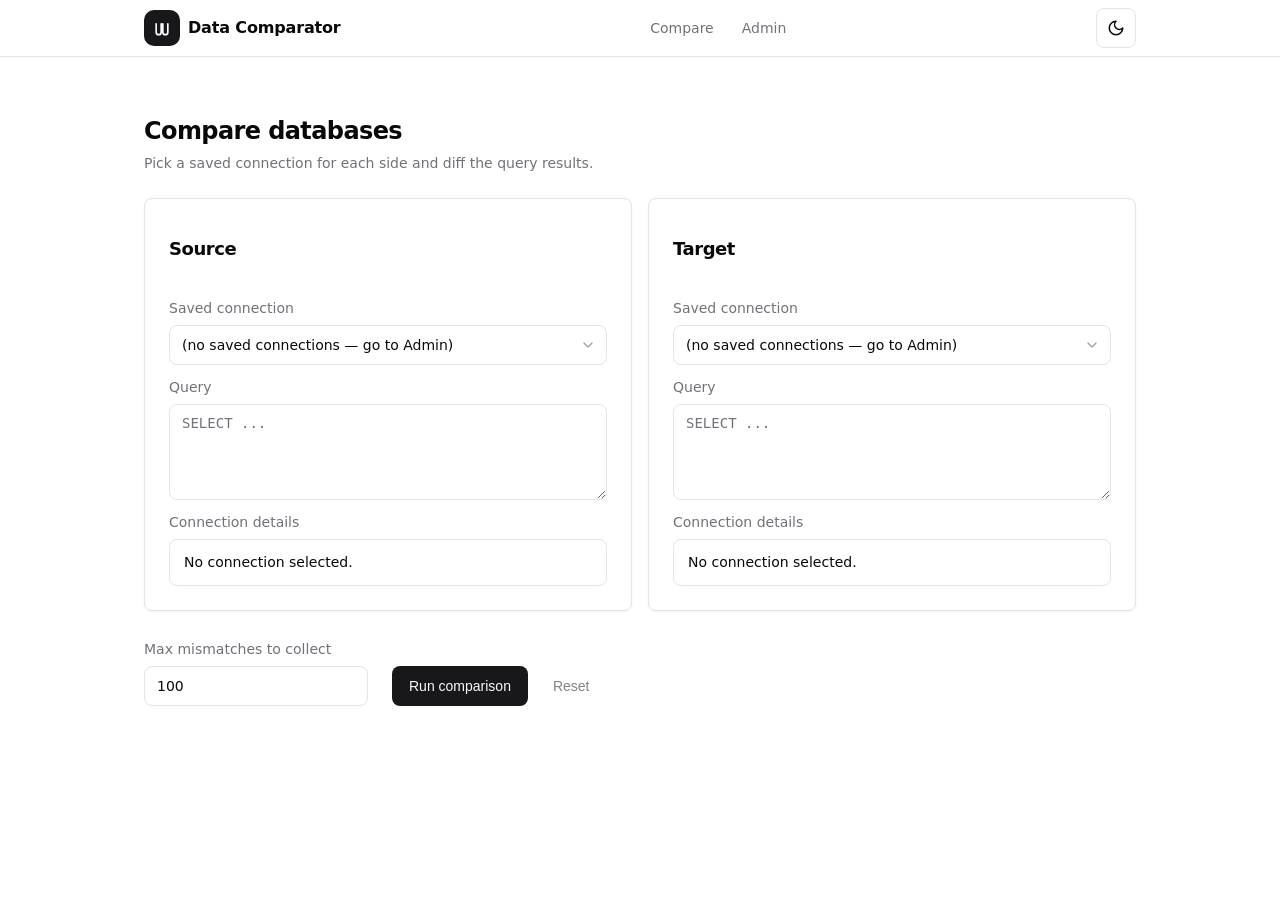
==== static/index.html @ 78e341a8 "Initial commit" ====
<!DOCTYPE html>
<html lang="en" class="dark">
<head>
  <meta charset="UTF-8" />
  <meta name="viewport" content="width=device-width, initial-scale=1.0" />
  <title>Data Comparator</title>
  <link rel="icon" href="data:image/svg+xml,<svg xmlns='http://www.w3.org/2000/svg' viewBox='0 0 24 24' fill='none' stroke='%23ffffff' stroke-width='2' stroke-linecap='round' stroke-linejoin='round'><ellipse cx='12' cy='5' r='3'><path d='M5 7v10a3 3 0 0 0 6 0V7'><path d='M19 7v10a3 3 0 0 1-6 0V7'></svg>" />
  <link rel="stylesheet" href="/static/style.css" />
</head>
<body>
  <header class="header">
    <div class="header-inner">
      <div class="brand">
        <span class="logo" aria-hidden="true">
          <svg viewBox="0 0 24 24" fill="none" stroke="currentColor" stroke-width="2" stroke-linecap='round' stroke-linejoin="round"><ellipse cx="12" cy="5" r="3"/><path d="M5 7v10a3 3 0 0 0 6 0V7"/><path d="M19 7v10a3 3 0 0 1-6 0V7"/></svg>
        </span>
        <span class="brand-name">Data Comparator</span>
      </div>
      <nav class="nav" aria-label="Primary">
        <a class="nav-link" href="/">Compare</a>
        <a class="nav-link" href="/admin">Admin</a>
      </nav>
      <button id="theme-toggle" type="button" class="icon-btn" aria-label="Toggle theme">
        <svg class="icon-sun" viewBox="0 0 24 24" fill="none" stroke="currentColor" stroke-width="2" stroke-linecap="round" stroke-linejoin="round"><circle cx="12" cy="12" r="4"/><path d="M12 2v2"/><path d="M12 20v2"/><path d="m4.93 4.93 1.41 1.41"/><path d="m17.66 17.66 1.41 1.41"/><path d="M2 12h2"/><path d="M20 12h2"/><path d="m6.34 17.66-1.41 1.41"/><path d="m19.07 4.93-1.41 1.41"/></svg>
        <svg class="icon-moon" viewBox="0 0 24 24" fill="none" stroke="currentColor" stroke-width="2" stroke-linecap="round" stroke-linejoin="round"><path d="M12 3a6 6 0 0 0 9 9 9 9 0 1 1-9-9Z"/></svg>
      </button>
    </div>
  </header>

  <main class="container">
    <div class="page-head">
      <h1>Compare databases</h1>
      <p>Pick a saved connection for each side and diff the query results.</p>
    </div>

    <section class="panels">
      <!-- Source -->
      <div class="card">
        <div class="card-header">
          <h2 class="card-title">Source</h2>
        </div>
        <div class="card-content">
          <div class="fields">
            <div class="field field-full">
              <label class="label" for="s-saved">Saved connection</label>
              <select id="s-saved" class="saved-select"></select>
            </div>
            <div class="field field-full">
              <label class="label" for="s-query">Query</label>
              <textarea id="s-query" class="query" placeholder="SELECT ..."></textarea>
            </div>
            <div class="field field-full">
              <label class="label" for="s-info">Connection details</label>
              <div id="s-info" class="conn-info">No connection selected.</div>
            </div>
          </div>
        </div>
      </div>

      <!-- Target -->
      <div class="card">
        <div class="card-header">
          <h2 class="card-title">Target</h2>
        </div>
        <div class="card-content">
          <div class="fields">
            <div class="field field-full">
              <label class="label" for="t-saved">Saved connection</label>
              <select id="t-saved" class="saved-select"></select>
            </div>
            <div class="field field-full">
              <label class="label" for="t-query">Query</label>
              <textarea id="t-query" class="query" placeholder="SELECT ..."></textarea>
            </div>
            <div class="field field-full">
              <label class="label" for="t-info">Connection details</label>
              <div id="t-info" class="conn-info">No connection selected.</div>
            </div>
          </div>
        </div>
      </div>
    </section>

    <section class="controls">
      <div class="field">
        <label class="label" for="max-mismatch">Max mismatches to collect</label>
        <input id="max-mismatch" type="number" value="100" min="1" />
      </div>
      <div class="buttons" style="display:flex; gap:0.5rem;">
        <button id="run" type="button" class="btn btn-default">Run comparison</button>
        <button id="reset" type="button" class="btn btn-outline" disabled>Reset</button>
      </div>
    </section>

    <div id="status" class="status" hidden></div>

    <section id="results" class="results" hidden>
      <div class="results-head">
        <h2>Results</h2>
        <div class="exports">
          <button id="export-csv" type="button" class="btn btn-outline btn-sm">
            <svg viewBox="0 0 24 24" fill="none" stroke="currentColor" stroke-width="2" stroke-linecap="round" stroke-linejoin="round"><path d="M21 15v4a2 2 0 0 1-2 2H5a2 2 0 0 1-2-2v-4"/><path d="m7 10 5 5 5-5"/><path d="M12 15V3"/></svg>
            Export CSV
          </button>
          <button id="export-json" type="button" class="btn btn-outline btn-sm">
            <svg viewBox="0 0 24 24" fill="none" stroke="currentColor" stroke-width="2" stroke-linecap="round" stroke-linejoin="round"><path d="M21 15v4a2 2 0 0 1-2 2H5a2 2 0 0 1-2-2v-4"/><path d="m7 10 5 5 5-5"/><path d="M12 15V3"/></svg>
            Export JSON
          </button>
        </div>
      </div>
      <div id="counts" class="counts"></div>
      <div class="table-wrap">
        <table id="mismatch-table" class="table">
          <thead>
            <tr><th>Side</th><th>Values</th></tr>
          </thead>
          <tbody></tbody>
        </table>
      </div>
    </section>
  </main>

  <script src="/static/app.js"></script>
</body>
</html>
---- static/style.css ----
/* Data Comparator UI — styled after the shadcn/ui design system used by
 * /home/noor/programs/dependency-manager. Same semantic tokens (light + dark),
 * component styles (card, button, input, textarea, badge, table, header) and
 * 0.5rem radius. No build step, no CDN — fully self-contained / offline. */

:root {
  /* shadcn light theme */
  --background: 0 0% 100%;
  --foreground: 240 10% 3.9%;
  --card: 0 0% 100%;
  --card-foreground: 240 10% 3.9%;
  --popover: 0 0% 100%;
  --popover-foreground: 240 10% 3.9%;
  --primary: 240 5.9% 10%;
  --primary-foreground: 0 0% 98%;
  --secondary: 240 4.8% 95.9%;
  --secondary-foreground: 240 5.9% 10%;
  --muted: 240 4.8% 95.9%;
  --muted-foreground: 240 3.8% 46.1%;
  --accent: 240 4.8% 95.9%;
  --accent-foreground: 240 5.9% 10%;
  --destructive: 0 84.2% 60.2%;
  --destructive-foreground: 0 0% 98%;
  --border: 240 5.9% 90%;
  --input: 240 5.9% 90%;
  --ring: 240 10% 3.9%;
  --radius: 0.5rem;
}

.dark {
  /* shadcn dark theme (matches dependency-manager globals.css) */
  --background: 240 10% 3.9%;
  --foreground: 0 0% 98%;
  --card: 240 10% 3.9%;
  --card-foreground: 0 0% 98%;
  --popover: 240 10% 3.9%;
  --popover-foreground: 240 10% 3.9%;
  --primary: 0 0% 98%;
  --primary-foreground: 240 5.9% 10%;
  --secondary: 240 3.7% 15.9%;
  --secondary-foreground: 0 0% 98%;
  --muted: 240 3.7% 15.9%;
  --muted-foreground: 240 5% 64.9%;
  --accent: 240 3.7% 15.9%;
  --accent-foreground: 0 0% 98%;
  --destructive: 0 62.8% 30.6%;
  --destructive-foreground: 0 0% 98%;
  --border: 240 3.7% 15.9%;
  --input: 240 3.7% 15.9%;
  --ring: 240 4.9% 83.9%;
}

/* Tool-specific semantic accents (source/target) — kept from the original UI. */
:root {
  --src: #f59e0b;
  --src-foreground: #0c0700;
  --tgt: #10b981;
  --tgt-foreground: #04120c;
}

* { box-sizing: border-box; }

html { -webkit-text-size-adjust: 100%; }

body {
  margin: 0;
  min-height: 100vh;
  background-color: hsl(var(--background));
  color: hsl(var(--foreground));
  font-family: system-ui, -apple-system, "Segoe UI", Roboto, Helvetica, Arial, sans-serif;
  font-size: 1rem;
  line-height: 1.5;
  -webkit-font-smoothing: antialiased;
  -moz-osx-font-smoothing: grayscale;
}

/* ---- Header (sticky, blurred, matches dependency-manager) ---- */
.header {
  position: sticky;
  top: 0;
  z-index: 40;
  width: 100%;
  border-bottom: 1px solid hsl(var(--border));
  background-color: hsl(var(--background) / 0.8);
  backdrop-filter: blur(12px);
}
.header-inner {
  display: flex;
  align-items: center;
  justify-content: space-between;
  gap: 1rem;
  height: 3.5rem;
  max-width: 1024px;
  margin: 0 auto;
  padding: 0 1rem;
}
.brand { display: flex; align-items: center; gap: 0.5rem; text-decoration: none; }
.logo {
  display: flex;
  align-items: center;
  justify-content: center;
  height: 2.25rem;
  width: 2.25rem;
  border-radius: calc(var(--radius) + 0.125rem);
  background-color: hsl(var(--primary));
  color: hsl(var(--primary-foreground));
}
.logo svg { width: 1.25rem; height: 1.25rem; }
.brand-name { font-size: 1rem; font-weight: 600; letter-spacing: -0.01em; }
@media (max-width: 640px) { .brand-name { display: none; } }

/* ---- Layout ---- */
.container {
  max-width: 1024px;
  margin: 0 auto;
  padding: 2rem 1rem 3rem;
}
.page-head { margin-top: 1.5rem; }
.page-head h1 { font-size: 1.5rem; font-weight: 600; letter-spacing: -0.025em; margin: 0; }
.page-head p { margin: 0.25rem 0 0; color: hsl(var(--muted-foreground)); font-size: 0.875rem; }

.panels {
  display: grid;
  grid-template-columns: 1fr;
  gap: 1rem;
  margin-top: 1.5rem;
}
@media (min-width: 1024px) { .panels { grid-template-columns: 1fr 1fr; } }

/* ---- Card (shadcn) ---- */
.card {
  border-radius: var(--radius);
  border: 1px solid hsl(var(--border));
  background-color: hsl(var(--card));
  color: hsl(var(--card-foreground));
  box-shadow: 0 1px 2px 0 rgb(0 0 0 / 0.05);
}
.card-header { padding: 1.5rem 1.5rem 0 1.5rem; }
.card-content { padding: 1.5rem; }
.card-footer { padding: 0 1.5rem 1.5rem; }
.card-title { font-size: 1.125rem; font-weight: 600; line-height: 1.2; letter-spacing: -0.025em; }
.card-subtitle {
  display: flex; align-items: center; gap: 0.375rem;
  font-size: 0.8rem; font-weight: 600; color: hsl(var(--muted-foreground));
  text-transform: uppercase; letter-spacing: 0.04em;
}
.card-subtitle svg { width: 1rem; height: 1rem; }

/* ---- Fields ---- */
.fields {
  display: grid;
  grid-template-columns: 1fr 1fr;
  gap: 0.75rem 1rem;
}
@media (max-width: 480px) { .fields { grid-template-columns: 1fr; } }
.field { display: flex; flex-direction: column; gap: 0.375rem; }
.field-full { grid-column: 1 / -1; }
.label { font-size: 0.875rem; font-weight: 500; color: hsl(var(--muted-foreground)); }

input, select, textarea {
  display: flex;
  align-items: center;
  width: 100%;
  height: 2.5rem;
  border-radius: var(--radius);
  border: 1px solid hsl(var(--input));
  background-color: hsl(var(--background));
  color: hsl(var(--foreground));
  padding: 0.5rem 0.75rem;
  font-size: 0.875rem;
  font-family: inherit;
  transition: border-color 0.15s, box-shadow 0.15s;
}
input::placeholder, textarea::placeholder { color: hsl(var(--muted-foreground)); }
input:focus-visible, select:focus-visible, textarea:focus-visible {
  outline: none;
  border-color: hsl(var(--ring));
  box-shadow: 0 0 0 2px hsl(var(--ring) / 0.25);
}
input:disabled, select:disabled, textarea:disabled {
  cursor: not-allowed; opacity: 0.5;
}

select {
  appearance: none;
  -webkit-appearance: none;
  -moz-appearance: none;
  background-image: url("data:image/svg+xml,%3Csvg xmlns='http://www.w3.org/2000/svg' width='16' height='16' viewBox='0 0 24 24' fill='none' stroke='%2394a3b8' stroke-width='2' stroke-linecap='round' stroke-linejoin='round'%3E%3Cpath d='m6 9 6 6 6-6'/%3E%3C/svg%3E");
  background-repeat: no-repeat;
  background-position: right 0.6rem center;
  padding-right: 2.25rem;
}

.query {
  min-height: 6rem;
  height: auto;
  font-family: ui-monospace, "SF Mono", Menlo, Consolas, monospace;
  line-height: 1.5;
  resize: vertical;
}

/* ---- Saved connections (inside card) ---- */
.saved {
  margin-top: 1.25rem;
  padding-top: 1.25rem;
  border-top: 1px solid hsl(var(--border));
}
.saved-head {
  display: flex;
  align-items: center;
  justify-content: space-between;
  gap: 0.5rem;
  margin-bottom: 0.625rem;
}
.saved-actions { display: flex; gap: 0.5rem; align-items: center; }
.saved-select { flex: 0 0 auto; min-width: 11rem; }
.saved-name { flex: 1; min-width: 0; }

/* ---- Controls row ---- */
.controls {
  display: flex;
  align-items: flex-end;
  gap: 1.5rem;
  margin: 1.75rem 0;
  flex-wrap: wrap;
}
.controls .field { min-width: 14rem; }

/* ---- Buttons (shadcn) ---- */
.btn {
  display: inline-flex;
  align-items: center;
  justify-content: center;
  gap: 0.5rem;
  white-space: nowrap;
  border-radius: var(--radius);
  font-size: 0.875rem;
  font-weight: 500;
  height: 2.5rem;
  padding: 0 1rem;
  border: 1px solid transparent;
  cursor: pointer;
  transition: color 0.15s, background-color 0.15s, border-color 0.15s, box-shadow 0.15s;
}
.btn svg { width: 1rem; height: 1rem; flex: 0 0 auto; }
.btn:focus-visible {
  outline: none;
  box-shadow: 0 0 0 2px hsl(var(--ring)), 0 0 0 4px hsl(var(--ring) / 0.25);
}
.btn:disabled { opacity: 0.5; cursor: not-allowed; }
.btn-sm { height: 2.25rem; padding: 0 0.75rem; font-size: 0.8125rem; }
.btn-icon { height: 2.5rem; width: 2.5rem; padding: 0; }

.btn-default { background-color: hsl(var(--primary)); color: hsl(var(--primary-foreground)); }
.btn-default:hover:not(:disabled) { background-color: hsl(var(--primary) / 0.9); }
.btn-secondary { background-color: hsl(var(--secondary)); color: hsl(var(--secondary-foreground)); }
.btn-secondary:hover:not(:disabled) { background-color: hsl(var(--secondary) / 0.8); }
.btn-outline { background-color: hsl(var(--background)); color: hsl(var(--foreground)); }
.btn-outline:hover:not(:disabled) { background-color: hsl(var(--accent)); color: hsl(var(--accent-foreground)); }
.btn-ghost { background-color: transparent; color: hsl(var(--foreground)); }
.btn-ghost:hover:not(:disabled) { background-color: hsl(var(--accent)); color: hsl(var(--accent-foreground)); }
.btn-destructive { background-color: hsl(var(--destructive)); color: hsl(var(--destructive-foreground)); }
.btn-destructive:hover:not(:disabled) { background-color: hsl(var(--destructive) / 0.9); }

/* ---- Badge (shadcn) ---- */
.badge {
  display: inline-flex;
  align-items: center;
  gap: 0.375rem;
  border-radius: 9999px;
  border: 1px solid hsl(var(--border));
  padding: 0.125rem 0.625rem;
  font-size: 0.75rem;
  font-weight: 600;
  white-space: nowrap;
}
.badge-secondary { background-color: hsl(var(--secondary)); color: hsl(var(--secondary-foreground)); border-color: transparent; }
.badge-default { background-color: hsl(var(--primary)); color: hsl(var(--primary-foreground)); border-color: transparent; }
.badge-src { background-color: hsl(var(--src) / 0.15); color: hsl(var(--src)); border-color: hsl(var(--src) / 0.3); }
.badge-tgt { background-color: hsl(var(--tgt) / 0.15); color: hsl(var(--tgt)); border-color: hsl(var(--tgt) / 0.3); }

/* ---- Theme toggle ---- */
.icon-btn {
  display: inline-flex; align-items: center; justify-content: center;
  height: 2.5rem; width: 2.5rem; gap: 0.5rem;
  border-radius: var(--radius);
  border: 1px solid hsl(var(--border));
  background-color: hsl(var(--background));
  color: hsl(var(--foreground));
  cursor: pointer;
  transition: background-color 0.15s, color 0.15s;
}
.icon-btn:hover { background-color: hsl(var(--accent)); color: hsl(var(--accent-foreground)); }
.icon-btn svg { width: 1.125rem; height: 1.125rem; }
.dark .icon-btn .icon-sun { display: block; }
.dark .icon-btn .icon-moon { display: none; }
:not(.dark) .icon-btn .icon-sun { display: none; }
:not(.dark) .icon-btn .icon-moon { display: block; }

/* ---- Status ---- */
.status {
  padding: 0.625rem 0.875rem;
  border-radius: var(--radius);
  background-color: hsl(var(--panel, var(--secondary)));
  border: 1px solid hsl(var(--border));
  font-size: 0.875rem;
}
.status.error { color: hsl(var(--destructive)); border-color: hsl(var(--destructive)); }

/* ---- Results ---- */
.results {
  margin-top: 1.5rem;
  border-radius: var(--radius);
  border: 1px solid hsl(var(--border));
  background-color: hsl(var(--card));
  color: hsl(var(--card-foreground));
  box-shadow: 0 1px 2px 0 rgb(0 0 0 / 0.05);
  padding: 1.5rem;
}
.results-head {
  display: flex;
  justify-content: space-between;
  align-items: center;
  gap: 1rem;
  flex-wrap: wrap;
}
.results-head h2 { font-size: 1.125rem; font-weight: 600; letter-spacing: -0.025em; margin: 0; }
.exports { display: flex; gap: 0.5rem; }

.counts {
  display: flex;
  flex-wrap: wrap;
  align-items: center;
  gap: 0.5rem 1.25rem;
  margin: 1rem 0 1.25rem;
  font-size: 0.875rem;
  color: hsl(var(--muted-foreground));
}
.counts b { color: hsl(var(--foreground)); font-weight: 600; }
.counts .warn { color: hsl(var(--src)); font-weight: 500; }

/* ---- Table (shadcn) ---- */
.table-wrap { overflow-x: auto; border-radius: var(--radius); border: 1px solid hsl(var(--border)); }
.table { width: 100%; border-collapse: collapse; }
.table th, .table td {
  text-align: left;
  padding: 0.625rem 0.75rem;
  border-bottom: 1px solid hsl(var(--border));
  font-size: 0.875rem;
}
.table thead th {
  height: 2.25rem;
  background-color: hsl(var(--muted) / 0.4);
  color: hsl(var(--muted-foreground));
  font-weight: 500;
}
.table tbody tr:last-child td { border-bottom: none; }
.table tbody tr:hover td { background-color: hsl(var(--muted) / 0.4); }
.table td.values {
  font-family: ui-monospace, Menlo, Consolas, monospace;
  white-space: pre-wrap;
  color: hsl(var(--foreground));
}
.table td.side { font-weight: 600; white-space: nowrap; }
.table td.source { color: hsl(var(--src)); }
.table td.target { color: hsl(var(--tgt)); }

.warn-note { margin: 0.75rem 0 0; color: hsl(var(--src)); font-size: 0.875rem; }

.hidden { display: none !important; }

/* ---- Nav (header) ---- */
.nav {
  display: flex;
  align-items: center;
  gap: 0.25rem;
}
.nav-link {
  display: inline-flex;
  align-items: center;
  height: 2.25rem;
  padding: 0 0.75rem;
  border-radius: var(--radius);
  font-size: 0.875rem;
  font-weight: 500;
  color: hsl(var(--muted-foreground));
  text-decoration: none;
  transition: color 0.15s, background-color 0.15s;
}
.nav-link:hover {
  color: hsl(var(--foreground));
  background-color: hsl(var(--accent));
}
.nav-link[aria-current="page"] {
  color: hsl(var(--foreground));
  background-color: hsl(var(--secondary));
}

/* ---- Muted text ---- */
.muted { color: hsl(var(--muted-foreground)); }

/* ---- Connection info (compare page) ---- */
.conn-info {
  display: flex;
  flex-direction: column;
  gap: 0.25rem;
  min-height: 2.5rem;
  padding: 0.75rem 0.875rem;
  border-radius: var(--radius);
  border: 1px solid hsl(var(--border));
  background-color: hsl(var(--background));
  font-size: 0.875rem;
  color: hsl(var(--foreground));
}
.conn-info.muted { color: hsl(var(--muted-foreground)); }
.conn-query {
  font-family: ui-monospace, "SF Mono", Menlo, Consolas, monospace;
  font-size: 0.8125rem;
  white-space: pre-wrap;
  word-break: break-word;
}
.conn-query .muted { color: hsl(var(--muted-foreground)); font-weight: 500; }
.conn-db {
  font-family: ui-monospace, "SF Mono", Menlo, Consolas, monospace;
  font-size: 0.8125rem;
  white-space: pre-wrap;
  word-break: break-word;
}

/* ---- Table actions cell ---- */
.table td.actions {
  text-align: right;
  white-space: nowrap;
}
.table td.actions .btn { margin-left: 0.375rem; }
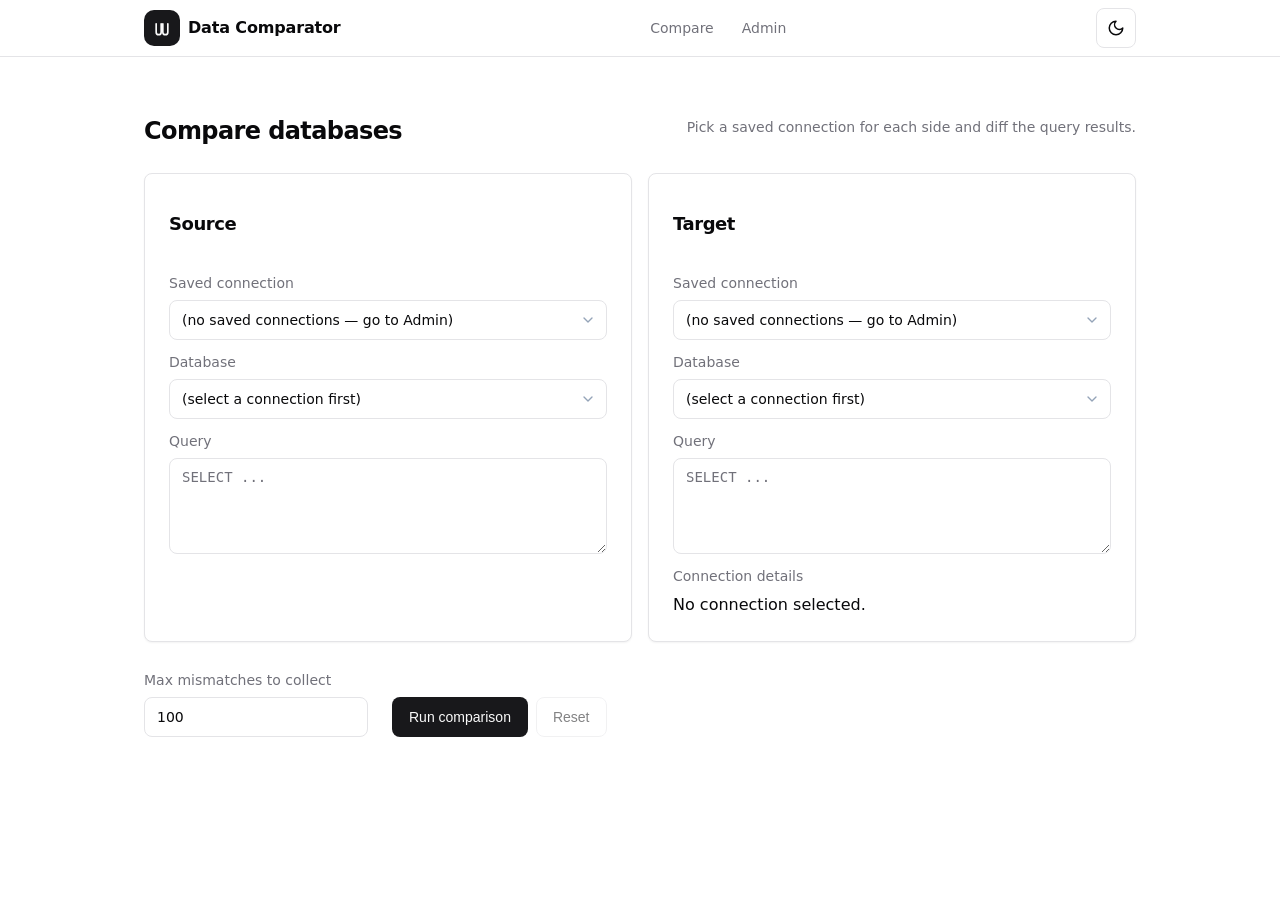
==== commit 76659e43: "frontend: admin connection management and compare page UI Admin page: modal add/edit for presets, a " ====
--- a/static/index.html
+++ b/static/index.html
@@ -46,12 +46,12 @@
               <select id="s-saved" class="saved-select"></select>
             </div>
             <div class="field field-full">
+              <label class="label" for="s-database">Database</label>
+              <select id="s-database" class="saved-select"></select>
+            </div>
+            <div class="field field-full">
               <label class="label" for="s-query">Query</label>
               <textarea id="s-query" class="query" placeholder="SELECT ..."></textarea>
-            </div>
-            <div class="field field-full">
-              <label class="label" for="s-info">Connection details</label>
-              <div id="s-info" class="conn-info">No connection selected.</div>
             </div>
           </div>
         </div>
@@ -67,6 +67,10 @@
             <div class="field field-full">
               <label class="label" for="t-saved">Saved connection</label>
               <select id="t-saved" class="saved-select"></select>
+            </div>
+            <div class="field field-full">
+              <label class="label" for="t-database">Database</label>
+              <select id="t-database" class="saved-select"></select>
             </div>
             <div class="field field-full">
               <label class="label" for="t-query">Query</label>
--- a/static/style.css
+++ b/static/style.css
@@ -115,7 +115,13 @@
   margin: 0 auto;
   padding: 2rem 1rem 3rem;
 }
-.page-head { margin-top: 1.5rem; }
+.page-head {
+  margin-top: 1.5rem;
+  display: flex;
+  align-items: flex-start;
+  justify-content: space-between;
+  gap: 1rem;
+}
 .page-head h1 { font-size: 1.5rem; font-weight: 600; letter-spacing: -0.025em; margin: 0; }
 .page-head p { margin: 0.25rem 0 0; color: hsl(var(--muted-foreground)); font-size: 0.875rem; }
 
@@ -255,12 +261,91 @@
 .btn-default:hover:not(:disabled) { background-color: hsl(var(--primary) / 0.9); }
 .btn-secondary { background-color: hsl(var(--secondary)); color: hsl(var(--secondary-foreground)); }
 .btn-secondary:hover:not(:disabled) { background-color: hsl(var(--secondary) / 0.8); }
-.btn-outline { background-color: hsl(var(--background)); color: hsl(var(--foreground)); }
-.btn-outline:hover:not(:disabled) { background-color: hsl(var(--accent)); color: hsl(var(--accent-foreground)); }
+.btn-outline { background-color: hsl(var(--background)); color: hsl(var(--foreground)); border-color: hsl(var(--border)); }
+.btn-outline:hover:not(:disabled) { background-color: hsl(var(--accent)); color: hsl(var(--accent-foreground)); border-color: hsl(var(--accent)); }
 .btn-ghost { background-color: transparent; color: hsl(var(--foreground)); }
 .btn-ghost:hover:not(:disabled) { background-color: hsl(var(--accent)); color: hsl(var(--accent-foreground)); }
 .btn-destructive { background-color: hsl(var(--destructive)); color: hsl(var(--destructive-foreground)); }
 .btn-destructive:hover:not(:disabled) { background-color: hsl(var(--destructive) / 0.9); }
+
+/* ---- Modal (shadcn-dialog style) ---- */
+.modal {
+  position: fixed;
+  inset: 0;
+  z-index: 50;
+  display: grid;
+  place-items: center;
+  padding: 1rem;
+}
+.modal[hidden] { display: none; }
+.modal-backdrop {
+  position: absolute;
+  inset: 0;
+  background-color: rgb(0 0 0 / 0.6);
+  animation: modal-in 0.12s ease-out;
+}
+.modal-panel {
+  position: relative;
+  width: 100%;
+  max-width: 32rem;
+  max-height: calc(100vh - 2rem);
+  display: flex;
+  flex-direction: column;
+  overflow: hidden;
+  border-radius: var(--radius);
+  border: 1px solid hsl(var(--border));
+  background-color: hsl(var(--card));
+  color: hsl(var(--card-foreground));
+  box-shadow: 0 20px 25px -5px rgb(0 0 0 / 0.1), 0 8px 10px -6px rgb(0 0 0 / 0.1);
+  animation: modal-in 0.12s ease-out;
+}
+.modal-header {
+  display: flex;
+  align-items: center;
+  justify-content: space-between;
+  gap: 0.5rem;
+  padding: 1.5rem 1.5rem 0 1.5rem;
+}
+.modal-title {
+  font-size: 1.125rem;
+  font-weight: 600;
+  line-height: 1.2;
+  letter-spacing: -0.025em;
+  margin: 0;
+}
+.modal-body { padding: 1.25rem 1.5rem; overflow-y: auto; }
+.modal-form .fields { gap: 0.875rem 1rem; }
+.modal-footer {
+  display: flex;
+  align-items: center;
+  justify-content: flex-end;
+  gap: 0.5rem;
+  padding: 1rem 1.5rem 1.5rem;
+  border-top: 1px solid hsl(var(--border));
+}
+.modal-footer .btn { min-width: 8rem; }
+
+.confirm-icon {
+  display: flex;
+  justify-content: center;
+  padding: 0.25rem 0 0.75rem;
+}
+.confirm-icon svg {
+  width: 2.5rem;
+  height: 2.5rem;
+  color: hsl(var(--destructive));
+}
+.confirm-message {
+  margin: 0;
+  text-align: center;
+  color: hsl(var(--muted-foreground));
+  font-size: 0.9375rem;
+  line-height: 1.5;
+}
+@keyframes modal-in {
+  from { opacity: 0; transform: translateY(8px) scale(0.98); }
+  to { opacity: 1; transform: translateY(0) scale(1); }
+}
 
 /* ---- Badge (shadcn) ---- */
 .badge {
@@ -399,20 +484,7 @@
 /* ---- Muted text ---- */
 .muted { color: hsl(var(--muted-foreground)); }
 
-/* ---- Connection info (compare page) ---- */
-.conn-info {
-  display: flex;
-  flex-direction: column;
-  gap: 0.25rem;
-  min-height: 2.5rem;
-  padding: 0.75rem 0.875rem;
-  border-radius: var(--radius);
-  border: 1px solid hsl(var(--border));
-  background-color: hsl(var(--background));
-  font-size: 0.875rem;
-  color: hsl(var(--foreground));
-}
-.conn-info.muted { color: hsl(var(--muted-foreground)); }
+
 .conn-query {
   font-family: ui-monospace, "SF Mono", Menlo, Consolas, monospace;
   font-size: 0.8125rem;
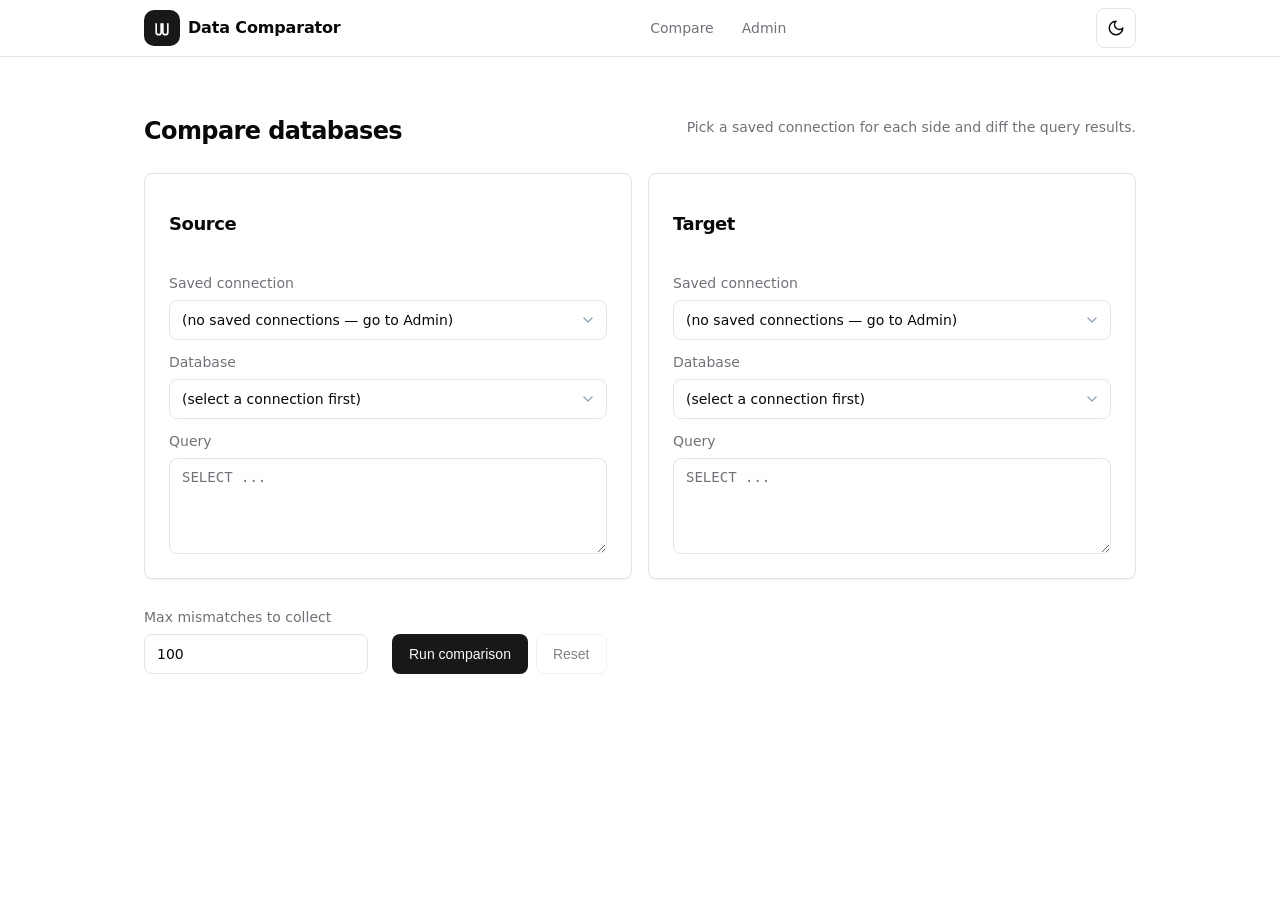
==== commit 0435c26a: "Remove connection details field from Target card" ====
--- a/static/index.html
+++ b/static/index.html
@@ -76,10 +76,6 @@
               <label class="label" for="t-query">Query</label>
               <textarea id="t-query" class="query" placeholder="SELECT ..."></textarea>
             </div>
-            <div class="field field-full">
-              <label class="label" for="t-info">Connection details</label>
-              <div id="t-info" class="conn-info">No connection selected.</div>
-            </div>
           </div>
         </div>
       </div>
--- a/static/style.css
+++ b/static/style.css
@@ -21,6 +21,7 @@
   --accent-foreground: 240 5.9% 10%;
   --destructive: 0 84.2% 60.2%;
   --destructive-foreground: 0 0% 98%;
+  --success: 140 60% 45%;
   --border: 240 5.9% 90%;
   --input: 240 5.9% 90%;
   --ring: 240 10% 3.9%;
@@ -45,6 +46,7 @@
   --accent-foreground: 0 0% 98%;
   --destructive: 0 62.8% 30.6%;
   --destructive-foreground: 0 0% 98%;
+  --success: 140 60% 55%;
   --border: 240 3.7% 15.9%;
   --input: 240 3.7% 15.9%;
   --ring: 240 4.9% 83.9%;
@@ -391,6 +393,15 @@
   font-size: 0.875rem;
 }
 .status.error { color: hsl(var(--destructive)); border-color: hsl(var(--destructive)); }
+.status.success { color: hsl(var(--success)); border-color: hsl(var(--success)); }
+/* Dark-mode error text uses the dim --destructive token (30.6% L), which is
+   unreadable on the dark panel; brighten just the banner here. */
+.dark .status.error {
+  color: hsl(0 62.8% 60%);
+  border-color: hsl(0 62.8% 60% / 0.6);
+}
+/* Connection-test banner inside the edit modal: separate it from the fields above */
+#f-status { margin-top: 0.75rem; }
 
 /* ---- Results ---- */
 .results {
